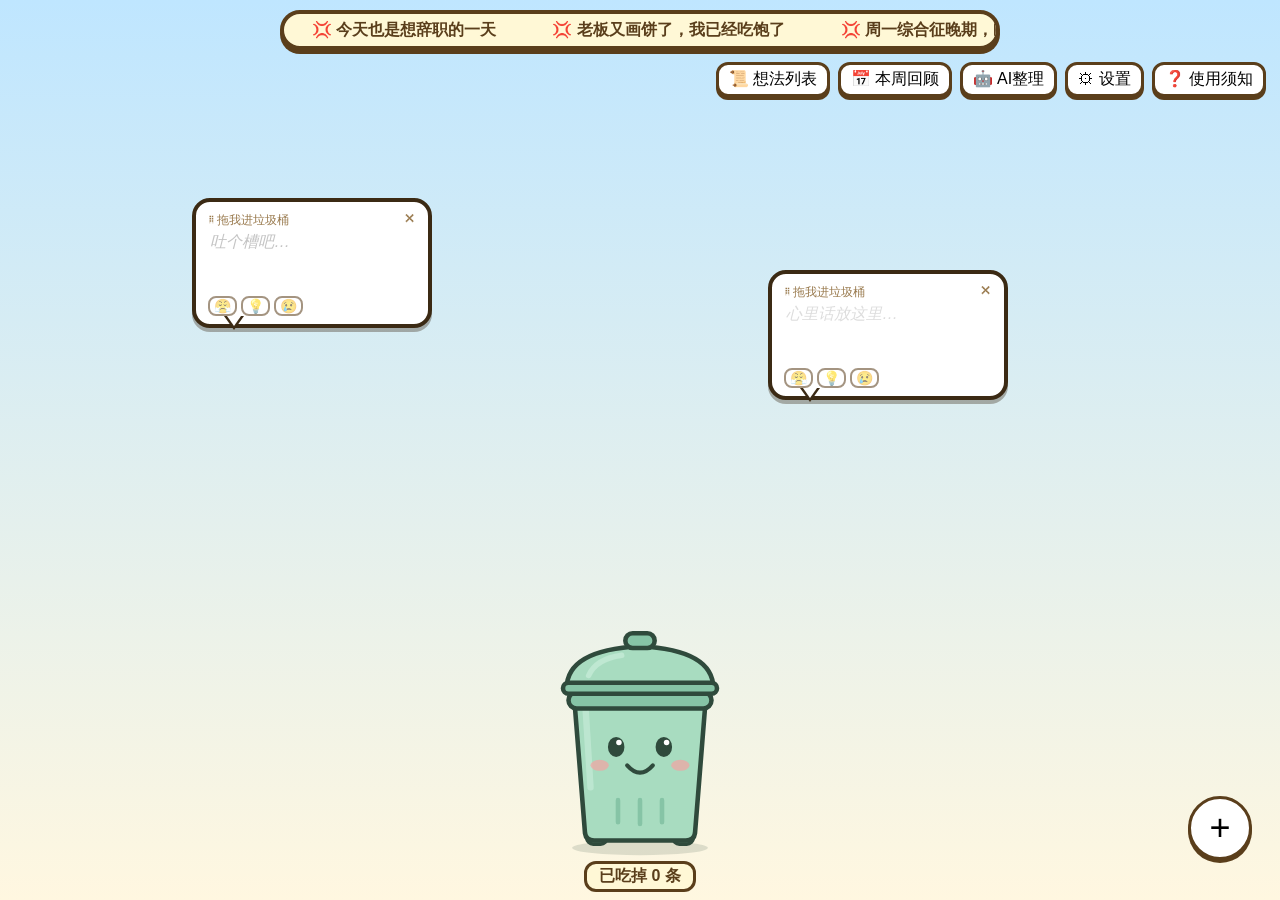
==== index.html @ 28a3381f "对话框上限 10 个、三连击飞进桶、拖拽改为 transform+rAF、使用须知面板与 Esc；更新测试与截图" ====
<!DOCTYPE html>
<html lang="zh-CN">
<head>
<meta charset="UTF-8">
<meta name="viewport" content="width=device-width, initial-scale=1">
<title>思绪垃圾桶</title>
<link rel="stylesheet" href="css/style.css">
</head>
<body>
<header id="banner" aria-label="吐槽横幅"><div id="banner-track"></div></header>
<nav id="toolbar">
  <button id="btn-list">📜 想法列表</button>
  <button id="btn-review" title="本周回顾卡片（每周五自动弹出）">📅 本周回顾</button>
  <button id="btn-ai">🤖 AI整理</button>
  <button id="btn-settings">⚙ 设置</button>
  <button id="btn-help" title="所有操作和快捷键">❓ 使用须知</button>
</nav>
<main id="stage" title="点空白处写一条新想法"></main>
<button id="btn-add" title="新建对话框（快捷键 N 或 Ctrl+Alt+N）">+</button>
<div id="trash-wrap">
  <div id="trash" title="把对话框拖进来；双击或狂点有惊喜">
    <svg viewBox="0 0 240 280" width="100%" height="100%" aria-hidden="true" overflow="visible">
<!-- 美术：assets/can/。四个状态合成一个内联 SVG，由 #trash[data-state] 切换 -->
<g class="can"><g id="body"><ellipse cx="120" cy="266" rx="74" ry="8" fill="#2f4a3c" opacity=".15"/>
 <rect x="62" y="248" width="22" height="14" rx="7" fill="#86c4a6" stroke="#2f4a3c" stroke-width="4"/><rect x="156" y="248" width="22" height="14" rx="7" fill="#86c4a6" stroke="#2f4a3c" stroke-width="4"/>
 <path d="M48 100 H192 L180 250 Q179 258 170 258 H70 Q61 258 60 250 Z" fill="#a8dcc0" stroke="#2f4a3c" stroke-width="5" stroke-linejoin="round"/>
 <path d="M60 104 L66 200" stroke="#bfe8d2" stroke-width="7" stroke-linecap="round" opacity=".9"/>
 <rect x="42" y="96" width="156" height="18" rx="9" fill="#86c4a6" stroke="#2f4a3c" stroke-width="5"/>
 <path d="M96 214 v24 M120 214 v26 M144 214 v24" stroke="#86c4a6" stroke-width="5" stroke-linecap="round"/></g>
<g id="peek"><g class="paper " style="--i:0" transform="translate(150 86)"><path d="M-12 -3.5999999999999996 L-6.0 -12 L3.5999999999999996 -10.2 L12 -2.4000000000000004 L8.399999999999999 9.600000000000001 L-4.800000000000001 12 Z" fill="#f5efdc" stroke="#8a7a5c" stroke-width="2.5" stroke-linejoin="round"/><path d="M-6.0 -2.4000000000000004 L0 1.2000000000000002 L6.0 -4.800000000000001 M0 1.2000000000000002 L-1.2000000000000002 7.199999999999999" stroke="#b5a481" stroke-width="1.8" fill="none" stroke-linecap="round"/></g><g class="paper " style="--i:0" transform="translate(172 80)"><path d="M-11 -3.3 L-5.5 -11 L3.3 -9.35 L11 -2.2 L7.699999999999999 8.8 L-4.4 11 Z" fill="#f5efdc" stroke="#8a7a5c" stroke-width="2.5" stroke-linejoin="round"/><path d="M-5.5 -2.2 L0 1.1 L5.5 -4.4 M0 1.1 L-1.1 6.6" stroke="#b5a481" stroke-width="1.8" fill="none" stroke-linecap="round"/></g><g class="paper " style="--i:0" transform="translate(186 92)"><path d="M-9 -2.6999999999999997 L-4.5 -9 L2.6999999999999997 -7.6499999999999995 L9 -1.8 L6.3 7.2 L-3.6 9 Z" fill="#f5efdc" stroke="#8a7a5c" stroke-width="2.5" stroke-linejoin="round"/><path d="M-4.5 -1.8 L0 0.9 L4.5 -3.6 M0 0.9 L-0.9 5.3999999999999995" stroke="#b5a481" stroke-width="1.8" fill="none" stroke-linecap="round"/></g><g class="paper " style="--i:0" transform="translate(130 92)"><path d="M-9 -2.6999999999999997 L-4.5 -9 L2.6999999999999997 -7.6499999999999995 L9 -1.8 L6.3 7.2 L-3.6 9 Z" fill="#f5efdc" stroke="#8a7a5c" stroke-width="2.5" stroke-linejoin="round"/><path d="M-4.5 -1.8 L0 0.9 L4.5 -3.6 M0 0.9 L-0.9 5.3999999999999995" stroke="#b5a481" stroke-width="1.8" fill="none" stroke-linecap="round"/></g><g class="paper " style="--i:0" transform="translate(196 104)"><path d="M-8 -2.4 L-4.0 -8 L2.4 -6.8 L8 -1.6 L5.6 6.4 L-3.2 8 Z" fill="#f5efdc" stroke="#8a7a5c" stroke-width="2.5" stroke-linejoin="round"/><path d="M-4.0 -1.6 L0 0.8 L4.0 -3.2 M0 0.8 L-0.8 4.8" stroke="#b5a481" stroke-width="1.8" fill="none" stroke-linecap="round"/></g></g>
<g id="overflow"><g class="paper " style="--i:0" transform="translate(80 90)"><path d="M-13 -3.9 L-6.5 -13 L3.9 -11.049999999999999 L13 -2.6 L9.1 10.4 L-5.2 13 Z" fill="#f5efdc" stroke="#8a7a5c" stroke-width="2.5" stroke-linejoin="round"/><path d="M-6.5 -2.6 L0 1.3 L6.5 -5.2 M0 1.3 L-1.3 7.8" stroke="#b5a481" stroke-width="1.8" fill="none" stroke-linecap="round"/></g><g class="paper " style="--i:0" transform="translate(110 82)"><path d="M-14 -4.2 L-7.0 -14 L4.2 -11.9 L14 -2.8000000000000003 L9.799999999999999 11.200000000000001 L-5.6000000000000005 14 Z" fill="#f5efdc" stroke="#8a7a5c" stroke-width="2.5" stroke-linejoin="round"/><path d="M-7.0 -2.8000000000000003 L0 1.4000000000000001 L7.0 -5.6000000000000005 M0 1.4000000000000001 L-1.4000000000000001 8.4" stroke="#b5a481" stroke-width="1.8" fill="none" stroke-linecap="round"/></g><g class="paper " style="--i:0" transform="translate(140 80)"><path d="M-13 -3.9 L-6.5 -13 L3.9 -11.049999999999999 L13 -2.6 L9.1 10.4 L-5.2 13 Z" fill="#f5efdc" stroke="#8a7a5c" stroke-width="2.5" stroke-linejoin="round"/><path d="M-6.5 -2.6 L0 1.3 L6.5 -5.2 M0 1.3 L-1.3 7.8" stroke="#b5a481" stroke-width="1.8" fill="none" stroke-linecap="round"/></g><g class="paper " style="--i:0" transform="translate(168 86)"><path d="M-12 -3.5999999999999996 L-6.0 -12 L3.5999999999999996 -10.2 L12 -2.4000000000000004 L8.399999999999999 9.600000000000001 L-4.800000000000001 12 Z" fill="#f5efdc" stroke="#8a7a5c" stroke-width="2.5" stroke-linejoin="round"/><path d="M-6.0 -2.4000000000000004 L0 1.2000000000000002 L6.0 -4.800000000000001 M0 1.2000000000000002 L-1.2000000000000002 7.199999999999999" stroke="#b5a481" stroke-width="1.8" fill="none" stroke-linecap="round"/></g><g class="paper " style="--i:0" transform="translate(60 98)"><path d="M-9 -2.6999999999999997 L-4.5 -9 L2.6999999999999997 -7.6499999999999995 L9 -1.8 L6.3 7.2 L-3.6 9 Z" fill="#f5efdc" stroke="#8a7a5c" stroke-width="2.5" stroke-linejoin="round"/><path d="M-4.5 -1.8 L0 0.9 L4.5 -3.6 M0 0.9 L-0.9 5.3999999999999995" stroke="#b5a481" stroke-width="1.8" fill="none" stroke-linecap="round"/></g><g class="paper " style="--i:0" transform="translate(186 98)"><path d="M-10 -3.0 L-5.0 -10 L3.0 -8.5 L10 -2.0 L7.0 8.0 L-4.0 10 Z" fill="#f5efdc" stroke="#8a7a5c" stroke-width="2.5" stroke-linejoin="round"/><path d="M-5.0 -2.0 L0 1.0 L5.0 -4.0 M0 1.0 L-1.0 6.0" stroke="#b5a481" stroke-width="1.8" fill="none" stroke-linecap="round"/></g><g class="paper " style="--i:0" transform="translate(124 70)"><path d="M-10 -3.0 L-5.0 -10 L3.0 -8.5 L10 -2.0 L7.0 8.0 L-4.0 10 Z" fill="#f5efdc" stroke="#8a7a5c" stroke-width="2.5" stroke-linejoin="round"/><path d="M-5.0 -2.0 L0 1.0 L5.0 -4.0 M0 1.0 L-1.0 6.0" stroke="#b5a481" stroke-width="1.8" fill="none" stroke-linecap="round"/></g></g>
<g class="spray"><g class="paper " style="--i:0;--dx:-99px;--dy:-48px;--r:42deg" transform="translate(113 92)"><path d="M-12 -3.5999999999999996 L-6.0 -12 L3.5999999999999996 -10.2 L12 -2.4000000000000004 L8.399999999999999 9.600000000000001 L-4.800000000000001 12 Z" fill="#f5efdc" stroke="#8a7a5c" stroke-width="2.5" stroke-linejoin="round"/><path d="M-6.0 -2.4000000000000004 L0 1.2000000000000002 L6.0 -4.800000000000001 M0 1.2000000000000002 L-1.2000000000000002 7.199999999999999" stroke="#b5a481" stroke-width="1.8" fill="none" stroke-linecap="round"/></g><g class="paper " style="--i:1;--dx:-31px;--dy:-70px;--r:-81deg" transform="translate(106 92)"><path d="M-12 -3.5999999999999996 L-6.0 -12 L3.5999999999999996 -10.2 L12 -2.4000000000000004 L8.399999999999999 9.600000000000001 L-4.800000000000001 12 Z" fill="#f5efdc" stroke="#8a7a5c" stroke-width="2.5" stroke-linejoin="round"/><path d="M-6.0 -2.4000000000000004 L0 1.2000000000000002 L6.0 -4.800000000000001 M0 1.2000000000000002 L-1.2000000000000002 7.199999999999999" stroke="#b5a481" stroke-width="1.8" fill="none" stroke-linecap="round"/></g><g class="paper " style="--i:2;--dx:-90px;--dy:-74px;--r:43deg" transform="translate(143 92)"><path d="M-12 -3.5999999999999996 L-6.0 -12 L3.5999999999999996 -10.2 L12 -2.4000000000000004 L8.399999999999999 9.600000000000001 L-4.800000000000001 12 Z" fill="#f5efdc" stroke="#8a7a5c" stroke-width="2.5" stroke-linejoin="round"/><path d="M-6.0 -2.4000000000000004 L0 1.2000000000000002 L6.0 -4.800000000000001 M0 1.2000000000000002 L-1.2000000000000002 7.199999999999999" stroke="#b5a481" stroke-width="1.8" fill="none" stroke-linecap="round"/></g><g class="paper " style="--i:3;--dx:49px;--dy:-54px;--r:67deg" transform="translate(130 92)"><path d="M-9 -2.6999999999999997 L-4.5 -9 L2.6999999999999997 -7.6499999999999995 L9 -1.8 L6.3 7.2 L-3.6 9 Z" fill="#f5efdc" stroke="#8a7a5c" stroke-width="2.5" stroke-linejoin="round"/><path d="M-4.5 -1.8 L0 0.9 L4.5 -3.6 M0 0.9 L-0.9 5.3999999999999995" stroke="#b5a481" stroke-width="1.8" fill="none" stroke-linecap="round"/></g><g class="paper " style="--i:4;--dx:31px;--dy:-44px;--r:-179deg" transform="translate(100 92)"><path d="M-12 -3.5999999999999996 L-6.0 -12 L3.5999999999999996 -10.2 L12 -2.4000000000000004 L8.399999999999999 9.600000000000001 L-4.800000000000001 12 Z" fill="#f5efdc" stroke="#8a7a5c" stroke-width="2.5" stroke-linejoin="round"/><path d="M-6.0 -2.4000000000000004 L0 1.2000000000000002 L6.0 -4.800000000000001 M0 1.2000000000000002 L-1.2000000000000002 7.199999999999999" stroke="#b5a481" stroke-width="1.8" fill="none" stroke-linecap="round"/></g><g class="paper " style="--i:5;--dx:33px;--dy:-57px;--r:168deg" transform="translate(120 92)"><path d="M-12 -3.5999999999999996 L-6.0 -12 L3.5999999999999996 -10.2 L12 -2.4000000000000004 L8.399999999999999 9.600000000000001 L-4.800000000000001 12 Z" fill="#f5efdc" stroke="#8a7a5c" stroke-width="2.5" stroke-linejoin="round"/><path d="M-6.0 -2.4000000000000004 L0 1.2000000000000002 L6.0 -4.800000000000001 M0 1.2000000000000002 L-1.2000000000000002 7.199999999999999" stroke="#b5a481" stroke-width="1.8" fill="none" stroke-linecap="round"/></g><g class="paper " style="--i:6;--dx:84px;--dy:-65px;--r:27deg" transform="translate(136 92)"><path d="M-12 -3.5999999999999996 L-6.0 -12 L3.5999999999999996 -10.2 L12 -2.4000000000000004 L8.399999999999999 9.600000000000001 L-4.800000000000001 12 Z" fill="#f5efdc" stroke="#8a7a5c" stroke-width="2.5" stroke-linejoin="round"/><path d="M-6.0 -2.4000000000000004 L0 1.2000000000000002 L6.0 -4.800000000000001 M0 1.2000000000000002 L-1.2000000000000002 7.199999999999999" stroke="#b5a481" stroke-width="1.8" fill="none" stroke-linecap="round"/></g><g class="paper " style="--i:7;--dx:-76px;--dy:-46px;--r:53deg" transform="translate(92 92)"><path d="M-9 -2.6999999999999997 L-4.5 -9 L2.6999999999999997 -7.6499999999999995 L9 -1.8 L6.3 7.2 L-3.6 9 Z" fill="#f5efdc" stroke="#8a7a5c" stroke-width="2.5" stroke-linejoin="round"/><path d="M-4.5 -1.8 L0 0.9 L4.5 -3.6 M0 0.9 L-0.9 5.3999999999999995" stroke="#b5a481" stroke-width="1.8" fill="none" stroke-linecap="round"/></g></g>
<g class="lid-fight"><g id="lid" class="lid"><path d="M40 92 Q40 50 120 46 Q200 50 200 92 Z" fill="#a8dcc0" stroke="#2f4a3c" stroke-width="5" stroke-linejoin="round"/>
 <path d="M64 78 Q72 60 100 56" stroke="#bfe8d2" stroke-width="6" fill="none" stroke-linecap="round"/>
 <rect x="104" y="32" width="32" height="16" rx="8" fill="#86c4a6" stroke="#2f4a3c" stroke-width="5"/>
 <rect x="36" y="86" width="168" height="12" rx="6" fill="#86c4a6" stroke="#2f4a3c" stroke-width="5"/></g></g>
<g id="face" class="face">
 <g id="brows" style="opacity:0">
  <path id="brow-l" d="M78 132 L100 140" stroke="#2f4a3c" stroke-width="4.5" stroke-linecap="round"/>
  <path id="brow-r" d="M162 132 L140 140" stroke="#2f4a3c" stroke-width="4.5" stroke-linecap="round"/></g>
 <g id="eye-l" class="eye" style="transform-origin:94px 156px"><g><ellipse cx="94" cy="156" rx="9" ry="11" fill="#2f4a3c"/><circle cx="97" cy="151" r="3" fill="#fff"/></g></g>
 <g id="eye-r" class="eye" style="transform-origin:146px 156px"><g><ellipse cx="146" cy="156" rx="9" ry="11" fill="#2f4a3c"/><circle cx="149" cy="151" r="3" fill="#fff"/></g></g>
 <ellipse id="cheek-l" cx="76" cy="176" rx="10" ry="6" fill="#f4a3a3" opacity="0.7"/>
 <ellipse id="cheek-r" cx="164" cy="176" rx="10" ry="6" fill="#f4a3a3" opacity="0.7"/>
 <path id="mouth-smile" d="M106 176 Q120 192 134 176" stroke="#2f4a3c" stroke-width="4.5" fill="none" stroke-linecap="round" style="opacity:1"/>
 <path id="mouth-frown" d="M106 188 Q120 174 134 188" stroke="#2f4a3c" stroke-width="4.5" fill="none" stroke-linecap="round" style="opacity:0"/>
 <path id="sweat" d="M172 128 q6 10 0 14 q-6 -4 0 -14Z" fill="#9fd3f0" stroke="#2f4a3c" stroke-width="2" style="opacity:0"/>
</g></g>
</svg>
  </div>
  <div id="counter">已吃掉 <b id="count">0</b> 条</div>
</div>
<aside id="panel" class="hidden">
  <div class="panel-head"><h2 id="panel-title">想法列表</h2><button id="panel-close">✕</button></div>
  <div id="panel-body"></div>
</aside>
<div id="toast"></div>
<script type="module" src="js/main.js"></script>
</body>
</html>
---- css/style.css ----
*{box-sizing:border-box}
html,body{margin:0;height:100%;overflow:hidden;font-family:"PingFang SC","Microsoft YaHei",sans-serif;background:linear-gradient(#bfe6ff,#fff7e0)}
#banner{position:fixed;top:10px;left:50%;transform:translateX(-50%);width:min(720px,80vw);height:40px;overflow:hidden;background:#fff8d6;border:4px solid #5a3e1b;border-radius:20px;z-index:20;box-shadow:0 4px 0 #5a3e1b}
#banner-track{display:inline-flex;white-space:nowrap;line-height:32px;animation:marquee 80s linear infinite}
#banner-track span{padding:0 28px;color:#5a3e1b;font-weight:bold}
@keyframes marquee{from{transform:translateX(0)}to{transform:translateX(-50%)}}
#toolbar{position:fixed;top:62px;right:14px;display:flex;gap:8px;z-index:20}
button{font:inherit;cursor:pointer;background:#fff;border:3px solid #5a3e1b;border-radius:12px;padding:4px 10px;box-shadow:0 3px 0 #5a3e1b}
button:active{transform:translateY(2px);box-shadow:0 1px 0 #5a3e1b}
#stage{position:fixed;inset:0;z-index:1}
#btn-add{position:fixed;right:28px;bottom:40px;width:64px;height:64px;border-radius:50%;font-size:36px;z-index:20}
.bubble{position:absolute;min-width:160px;max-width:260px;background:#fff;border:4px solid #3b2a14;border-radius:18px;padding:10px 12px 8px;z-index:5;box-shadow:0 4px 0 rgba(59,42,20,.35);animation:bob 3s ease-in-out infinite;touch-action:none}
.bubble.dragging{animation:none;opacity:.85;z-index:30;cursor:grabbing}
.bubble::after{content:"";position:absolute;bottom:-16px;left:28px;border:10px solid transparent;border-top:14px solid #3b2a14}
.bubble::before{content:"";position:absolute;bottom:-9px;left:31px;border:7px solid transparent;border-top:10px solid #fff;z-index:1}
.bubble .grip{height:14px;cursor:grab;display:flex;justify-content:space-between;font-size:12px;color:#9a7b4f;margin-bottom:4px}
.bubble .close{cursor:pointer}
.bubble textarea{width:100%;min-height:60px;border:none;outline:none;resize:none;font:inherit;background:transparent}
@keyframes bob{0%,100%{translate:0 0}50%{translate:0 -6px}}
#trash-wrap{position:fixed;bottom:0;left:50%;transform:translateX(-50%);display:flex;flex-direction:column;align-items:center;z-index:10}
#trash{width:min(220px,30vw);aspect-ratio:240/280;cursor:pointer;user-select:none}
#counter{background:#fff8d6;border:3px solid #5a3e1b;border-radius:12px;padding:2px 12px;margin-bottom:8px;font-weight:bold;color:#5a3e1b}
.scrap{position:fixed;width:180px;background:#fffdf3;border:2px solid #b49a6a;border-radius:4px;padding:6px 8px;font-size:13px;z-index:40;box-shadow:2px 3px 6px rgba(0,0,0,.2);transition:transform 1s cubic-bezier(.2,.8,.3,1),opacity .6s;pointer-events:auto}
.scrap time{display:block;color:#c0392b;font-weight:bold;font-size:12px}
#panel{position:fixed;top:0;right:0;width:min(380px,92vw);height:100%;background:#fffdf3;border-left:4px solid #5a3e1b;z-index:50;display:flex;flex-direction:column;padding:12px}
#panel.hidden{display:none}
.panel-head{display:flex;justify-content:space-between;align-items:center}
.panel-head h2{margin:0;font-size:20px}
#panel-body{overflow:auto;flex:1}
#panel-body input[type=search],#panel-body input[type=password],#panel-body textarea{width:100%;font:inherit;padding:6px;border:2px solid #5a3e1b;border-radius:8px;margin:6px 0}
.note-item{border-bottom:1px dashed #b49a6a;padding:6px 0;display:flex;gap:6px}
.note-item time{color:#888;font-size:12px;display:block}
.note-item .txt{flex:1;white-space:pre-wrap;word-break:break-all}
.row{display:flex;gap:6px;flex-wrap:wrap;margin:6px 0}
pre.result{white-space:pre-wrap;background:#fff;border:2px solid #ddd;padding:8px;border-radius:8px}
#toast{position:fixed;left:50%;top:110px;transform:translateX(-50%);background:#3b2a14;color:#fff;padding:6px 14px;border-radius:12px;opacity:0;transition:opacity .3s;z-index:60;pointer-events:none}
#toast.show{opacity:1}

.bubble textarea{color:#2b1d0e}
.bubble textarea::placeholder{color:#9e9e9e;opacity:.6;font-style:italic}
.bubble textarea:focus::placeholder{opacity:.35}
.bubble.bounce{transition:left .5s cubic-bezier(.34,1.56,.64,1),top .5s cubic-bezier(.34,1.56,.64,1)}

.tag-picker{display:flex;gap:4px;margin-top:2px}
.tag-picker button{padding:0 4px;font-size:14px;border-width:2px;box-shadow:none;border-radius:8px;opacity:.55;background:transparent}
.tag-picker button.on{opacity:1;background:#fff;border-color:#c0392b}
#tag-filter{font:inherit;padding:4px;border:2px solid #5a3e1b;border-radius:8px}

#trash-wrap{position:fixed}
.burp-bubble{position:absolute;top:-10px;left:62%;background:#fff;border:3px solid #3b2a14;border-radius:50%;padding:6px 12px;font-weight:bold;animation:burpup 1.6s ease-out forwards}

#review{position:fixed;inset:0;background:rgba(0,0,0,.45);z-index:70;display:flex;align-items:center;justify-content:center}
.review-box{display:flex;flex-direction:column;align-items:center;gap:8px}
.review-box canvas{width:min(360px,80vw);height:auto;border-radius:18px;box-shadow:0 8px 24px rgba(0,0,0,.3)}

#banner-track span.mine{color:#c0392b}
.note-item .acts{display:flex;flex-direction:column;gap:4px}
.note-item .acts button{font-size:12px;padding:2px 6px}
#panel{top:100px;height:calc(100% - 100px);border-top:4px solid #5a3e1b;border-top-left-radius:16px}


/* ---- 垃圾桶（美术见 assets/can/，状态由 fill.js 设置 data-state，表情由 face.js 插值） ---- */
#trash svg{overflow:visible;display:block}
#trash #lid,#trash .lid-fight{transform-box:view-box;transform-origin:40px 92px}
#trash .can{transform-box:view-box;transform-origin:120px 260px}
#trash #body{transform-box:view-box;transform-origin:120px 258px}
#trash #lid{transition:transform .25s}
#trash.hover #lid{transform:rotate(-14deg) translateY(-6px)}
#trash.chew #lid{animation:chew .18s ease-in-out 5}
#trash.chew #body{animation:wobble .9s}
@keyframes chew{50%{transform:rotate(-10deg) translateY(-10px)}}
@keyframes wobble{25%{transform:rotate(-3deg)}75%{transform:rotate(3deg)}}
#trash.burp #body{animation:burp 1.1s ease-out}
#trash.burp #lid{animation:lidpop 1.1s ease-out}
@keyframes burp{15%{transform:scale(1.08,.92)}35%{transform:scale(.94,1.08)}55%{transform:scale(1.03,.97)}}
@keyframes lidpop{20%{transform:rotate(-30deg) translateY(-14px)}50%{transform:rotate(-6deg)}}
/* 纸团：默认全部隐藏，按状态显示 */
#trash #peek,#trash #overflow,#trash .spray{display:none}
#trash .paper{transform-box:fill-box;transform-origin:center}
/* 20：盖子合不上（同 can-3：rotate(-16) translate(0,-4)），纸团从盖沿挤出、轻轻扭动 */
#trash[data-state=ajar] #peek{display:inline}
#trash[data-state=ajar] #lid{transform:rotate(-16deg) translateY(-4px)}
#trash[data-state=ajar]:not(.chew):not(.burp):not(.hover) #lid{animation:ajar 2.4s ease-in-out infinite}
@keyframes ajar{0%,100%{transform:rotate(-16deg) translateY(-4px)}50%{transform:rotate(-19deg) translateY(-6px)}}
#trash[data-state=ajar] #peek .paper{animation:peek 1.6s ease-in-out infinite}
#trash[data-state=ajar] #peek .paper:nth-child(2n){animation-delay:-.6s}
#trash[data-state=ajar] #peek .paper:nth-child(3n){animation-delay:-1.1s}
@keyframes peek{0%,100%{scale:1;rotate:0deg}50%{scale:1.08 .94;rotate:6deg}}
/* 100：同 can-4，纸团狂喷 + 盖子拉锯 + 整桶抖 */
#trash[data-state=struggle] #overflow,#trash[data-state=struggle] .spray{display:inline}
#trash[data-state=struggle] #lid{transform:rotate(-10deg) translateY(-6px)}
#trash[data-state=struggle] .can{animation:shake .18s linear infinite}
@keyframes shake{0%,100%{transform:translate(0,0) rotate(0)}25%{transform:translate(-3px,1px) rotate(-2deg)}75%{transform:translate(3px,-1px) rotate(2deg)}}
#trash[data-state=struggle] .lid-fight{animation:lidfight .9s ease-in-out infinite}
@keyframes lidfight{0%{transform:rotate(-24deg) translateY(-8px)}40%{transform:rotate(-3deg) translateY(0)}55%{transform:rotate(-1deg) translateY(1px)}70%{transform:rotate(-30deg) translateY(-12px)}100%{transform:rotate(-24deg) translateY(-8px)}}
#trash[data-state=struggle] .spray .paper{animation:spray 1.2s cubic-bezier(.2,.7,.4,1) infinite;animation-delay:calc(var(--i) * -0.15s);opacity:0}
@keyframes spray{0%{translate:0 0;opacity:0;scale:.6}10%{opacity:1}100%{translate:var(--dx) var(--dy);opacity:0;scale:1.1;rotate:var(--r)}}
#trash[data-state=struggle] #overflow .paper{animation:peek 1s ease-in-out infinite}
@media (prefers-reduced-motion:reduce){#trash .can,#trash .lid-fight,#trash .paper,#trash #lid{animation:none!important}#trash .spray .paper{opacity:1}}

/* 拖拽/飞入：只动 transform，拖动时暂停漂浮动画 */
.bubble{will-change:transform}
.bubble.dragging{animation:none;translate:none;transition:none;opacity:1;box-shadow:0 10px 18px rgba(59,42,20,.3)}
.bubble.flying{animation:none;translate:none;pointer-events:none;transition:transform .55s cubic-bezier(.5,-0.2,.7,.6),opacity .55s ease-in}
.bubble.bounce-here{animation:nudge .5s cubic-bezier(.34,1.56,.64,1)}
@keyframes nudge{30%{transform:translateY(12px)}60%{transform:translateY(-8px)}}
#panel-body .help h3{margin:14px 0 4px;font-size:16px}
#panel-body .help ul{margin:0;padding-left:20px;line-height:1.7}
#panel-body .help kbd{background:#fff;border:2px solid #5a3e1b;border-bottom-width:3px;border-radius:6px;padding:0 5px;font-size:12px;font-family:inherit}
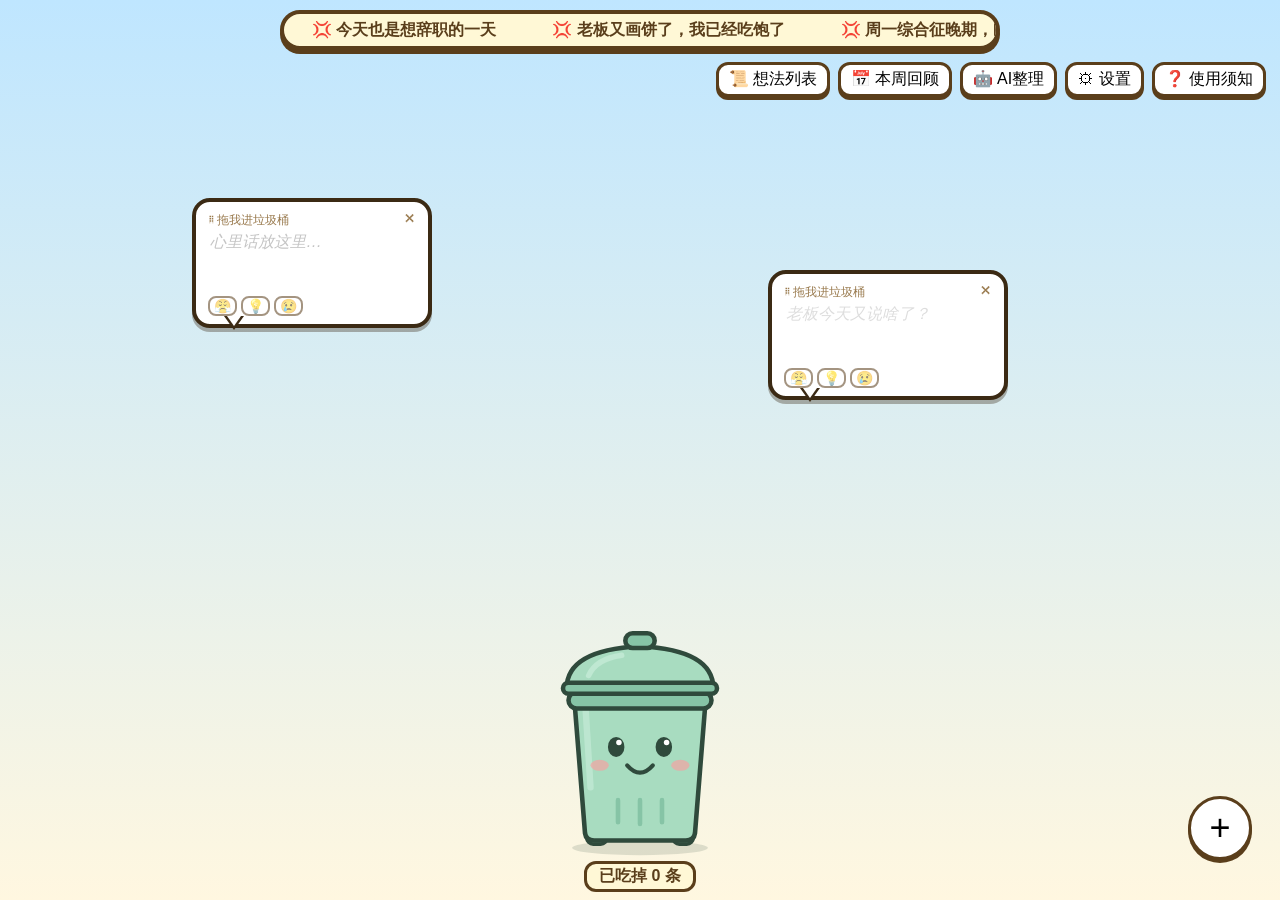
==== commit 1370a7de: "使用须知改为悬停小卡片：延迟显示/隐藏、键盘聚焦、Esc 关闭；更新测试与截图" ====
--- a/index.html
+++ b/index.html
@@ -13,7 +13,7 @@
   <button id="btn-review" title="本周回顾卡片（每周五自动弹出）">📅 本周回顾</button>
   <button id="btn-ai">🤖 AI整理</button>
   <button id="btn-settings">⚙ 设置</button>
-  <button id="btn-help" title="所有操作和快捷键">❓ 使用须知</button>
+  <button id="btn-help" aria-label="使用须知：所有操作和快捷键">❓ 使用须知</button>
 </nav>
 <main id="stage" title="点空白处写一条新想法"></main>
 <button id="btn-add" title="新建对话框（快捷键 N 或 Ctrl+Alt+N）">+</button>
--- a/css/style.css
+++ b/css/style.css
@@ -104,6 +104,14 @@
 .bubble.flying{animation:none;translate:none;pointer-events:none;transition:transform .55s cubic-bezier(.5,-0.2,.7,.6),opacity .55s ease-in}
 .bubble.bounce-here{animation:nudge .5s cubic-bezier(.34,1.56,.64,1)}
 @keyframes nudge{30%{transform:translateY(12px)}60%{transform:translateY(-8px)}}
-#panel-body .help h3{margin:14px 0 4px;font-size:16px}
-#panel-body .help ul{margin:0;padding-left:20px;line-height:1.7}
-#panel-body .help kbd{background:#fff;border:2px solid #5a3e1b;border-bottom-width:3px;border-radius:6px;padding:0 5px;font-size:12px;font-family:inherit}
+
+/* 使用须知：悬停小卡片 */
+#help-pop{position:fixed;z-index:80;width:300px;max-height:min(70vh,520px);overflow:auto;background:#fffdf3;border:3px solid #5a3e1b;border-radius:14px;box-shadow:0 6px 18px rgba(59,42,20,.25);padding:10px 12px;font-size:12px;line-height:1.55;color:#3b2a14;opacity:0;visibility:hidden;transform:translateY(-4px);transition:opacity .15s ease,transform .15s ease,visibility 0s linear .15s;pointer-events:none}
+#help-pop.show{opacity:1;visibility:visible;transform:none;transition:opacity .15s ease,transform .15s ease;pointer-events:auto}
+#help-pop::before{content:"";position:absolute;top:-9px;right:28px;border:6px solid transparent;border-bottom:7px solid #5a3e1b;border-top:0}
+#help-pop .help-title{font-weight:bold;font-size:14px;margin-bottom:4px}
+#help-pop section{padding:4px 0;border-top:1px dashed #d8c7a3}
+#help-pop h4{margin:0 0 1px;font-size:12px}
+#help-pop p{margin:0}
+#help-pop kbd{background:#fff;border:1px solid #5a3e1b;border-bottom-width:2px;border-radius:4px;padding:0 3px;font-size:11px;font-family:inherit}
+#help-pop .help-foot{color:#9a7b4f;margin-top:4px;border-top:1px dashed #d8c7a3;padding-top:4px}
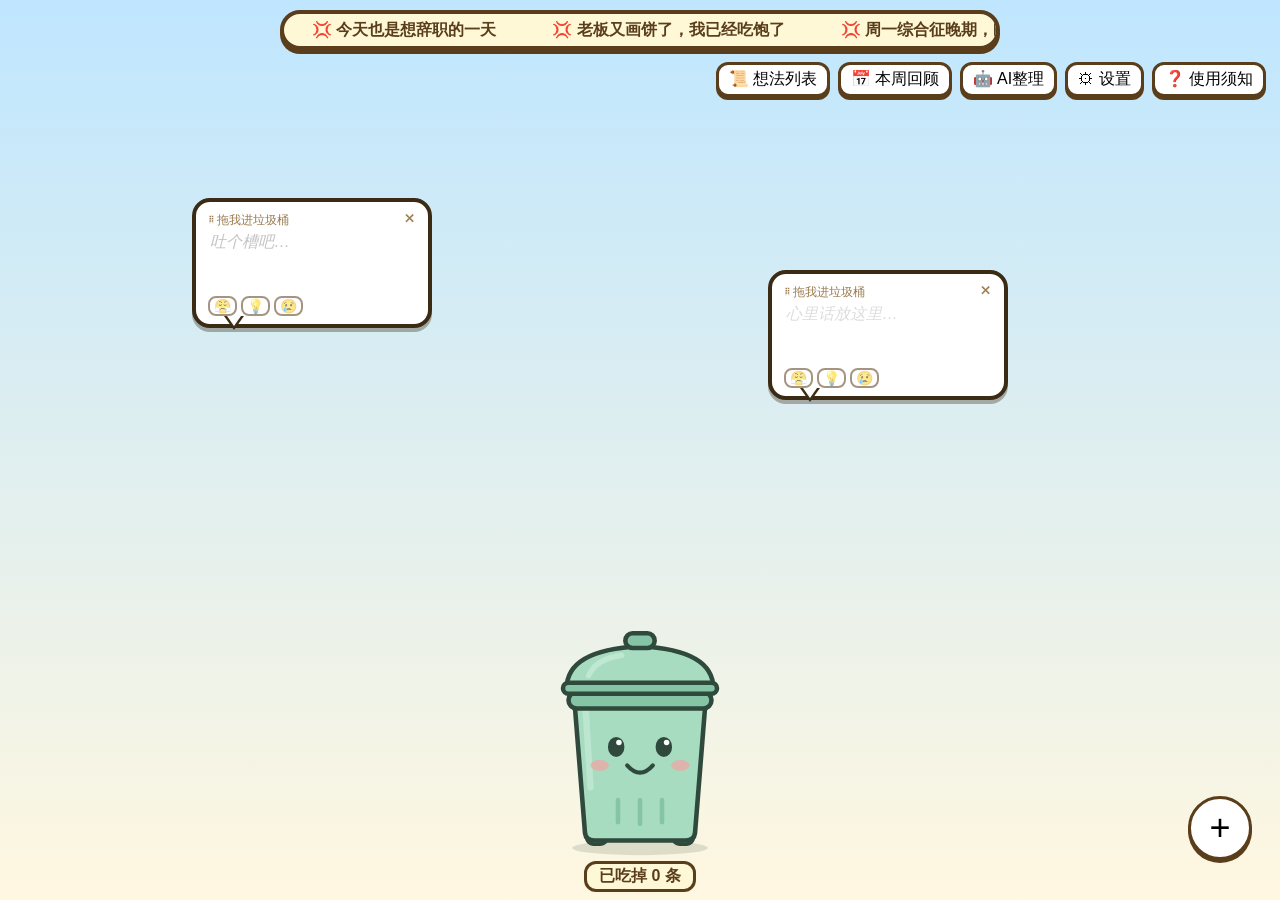
==== commit a9fa4c15: "接入 Cloudflare Web Analytics（匿名访问统计），README 与使用须知说明；测试中拦截统计脚本" ====
--- a/index.html
+++ b/index.html
@@ -56,5 +56,6 @@
 </aside>
 <div id="toast"></div>
 <script type="module" src="js/main.js"></script>
+<script defer src='https://static.cloudflareinsights.com/beacon.min.js' data-cf-beacon='{"token": "836cdbf924a947f6913b8a072fdf0786"}'></script>
 </body>
 </html>
--- a/css/style.css
+++ b/css/style.css
@@ -56,7 +56,6 @@
 #banner-track span.mine{color:#c0392b}
 .note-item .acts{display:flex;flex-direction:column;gap:4px}
 .note-item .acts button{font-size:12px;padding:2px 6px}
-#panel{top:100px;height:calc(100% - 100px);border-top:4px solid #5a3e1b;border-top-left-radius:16px}
 
 
 /* ---- 垃圾桶（美术见 assets/can/，状态由 fill.js 设置 data-state，表情由 face.js 插值） ---- */
@@ -115,3 +114,26 @@
 #help-pop p{margin:0}
 #help-pop kbd{background:#fff;border:1px solid #5a3e1b;border-bottom-width:2px;border-radius:4px;padding:0 3px;font-size:11px;font-family:inherit}
 #help-pop .help-foot{color:#9a7b4f;margin-top:4px;border-top:1px dashed #d8c7a3;padding-top:4px}
+
+/* 面板：与「使用须知」同款小卡片，挂在各自按钮下（位置/最大高度由 main.js placePanel 计算） */
+#panel{top:100px;right:14px;width:300px;height:auto;max-height:min(70vh,520px);border:3px solid #5a3e1b;border-radius:14px;box-shadow:0 6px 18px rgba(59,42,20,.25);padding:10px 12px;font-size:12px;line-height:1.55;color:#3b2a14;overflow:visible;animation:popin .15s ease}
+@keyframes popin{from{opacity:0;transform:translateY(-4px)}}
+#panel::before{content:"";position:absolute;top:-9px;right:var(--arrow-right,28px);border:6px solid transparent;border-bottom:7px solid #5a3e1b;border-top:0}
+#panel .panel-head{flex:none;padding-bottom:4px;border-bottom:1px dashed #d8c7a3;margin-bottom:6px}
+#panel .panel-head h2{font-size:14px}
+#panel .panel-head button{padding:0 6px;font-size:12px;box-shadow:none;border-width:2px}
+#panel-body{flex:1 1 auto;min-height:0;overflow-y:auto}
+#panel-body.fixed-controls{display:flex;flex-direction:column;overflow:hidden}
+#panel-body.fixed-controls > :not(#items){flex:none}
+#panel-body.fixed-controls #items{flex:1 1 auto;min-height:0;overflow-y:auto}
+#panel-body h3{font-size:12px;margin:8px 0 2px}
+#panel-body p{margin:3px 0}
+#panel-body button{font-size:12px;padding:2px 8px;border-width:2px;box-shadow:0 2px 0 #5a3e1b}
+#panel-body input,#panel-body select,#panel-body textarea{font-size:12px!important;padding:4px 6px!important;border-width:2px!important}
+#panel-body input[type=search]{margin:2px 0 4px}
+#panel-body .row{margin:4px 0}
+#panel-body .note-item{padding:4px 0}
+#panel-body .note-item time{font-size:11px}
+#panel-body .empty{color:#9a7b4f;margin:6px 0;text-align:center}
+#panel-body pre.result{font-size:12px}
+#toolbar button.on{background:#fff2b3}
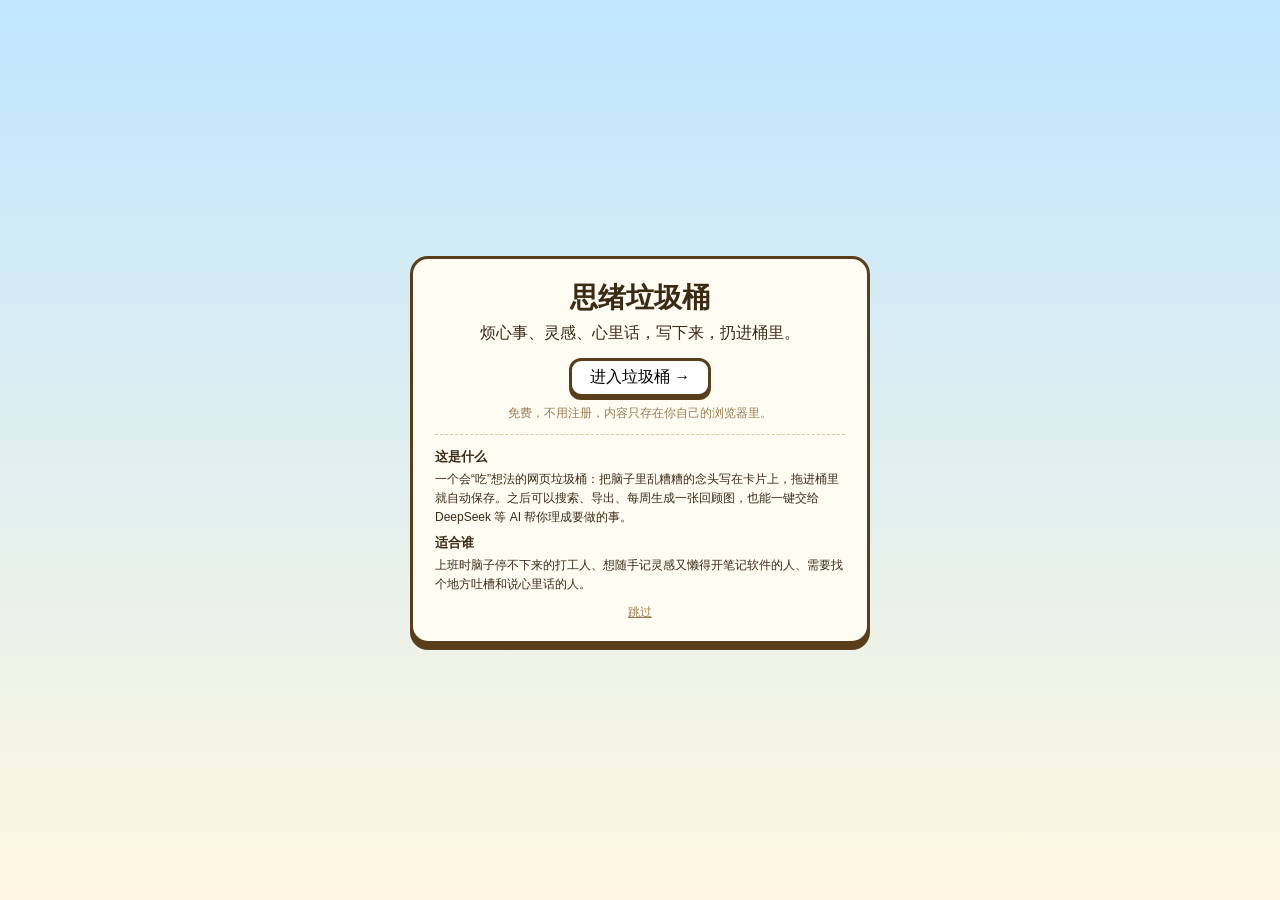
==== commit 3dc4db1d: "首屏说明：落地页（这是什么/适合谁）+ 首屏标题 + 7 步新手引导 - 首次访问显示落地页「进入垃圾桶 →」/「跳过」，回访自动跳过 - 左上角品牌名 + 标题 + 一句话说明，不挡横幅和桶 - 引" ====
--- a/index.html
+++ b/index.html
@@ -15,6 +15,7 @@
   <button id="btn-settings">⚙ 设置</button>
   <button id="btn-help" aria-label="使用须知：所有操作和快捷键">❓ 使用须知</button>
 </nav>
+<div id="hero" aria-label="简介"><span class="brand">🗑️ 思绪垃圾桶</span><p class="headline">烦心事、灵感、心里话，写下来，扔进桶里。</p><p class="sub">拖进垃圾桶就保存，双击桶有惊喜。数据只存在你自己的浏览器里。</p></div>
 <main id="stage" title="点空白处写一条新想法"></main>
 <button id="btn-add" title="新建对话框（快捷键 N 或 Ctrl+Alt+N）">+</button>
 <div id="trash-wrap">
@@ -55,6 +56,21 @@
   <div id="panel-body"></div>
 </aside>
 <div id="toast"></div>
+<section id="landing" hidden>
+  <div class="land-box">
+    <h1>思绪垃圾桶</h1>
+    <p class="land-intro">烦心事、灵感、心里话，写下来，扔进桶里。</p>
+    <button id="land-enter">进入垃圾桶 →</button>
+    <p class="land-small">免费，不用注册，内容只存在你自己的浏览器里。</p>
+    <div class="land-more">
+      <h2>这是什么</h2>
+      <p>一个会“吃”想法的网页垃圾桶：把脑子里乱糟糟的念头写在卡片上，拖进桶里就自动保存。之后可以搜索、导出、每周生成一张回顾图，也能一键交给 DeepSeek 等 AI 帮你理成要做的事。</p>
+      <h2>适合谁</h2>
+      <p>上班时脑子停不下来的打工人、想随手记灵感又懒得开笔记软件的人、需要找个地方吐槽和说心里话的人。</p>
+    </div>
+    <a href="#" id="land-skip">跳过</a>
+  </div>
+</section>
 <script type="module" src="js/main.js"></script>
 <script defer src='https://static.cloudflareinsights.com/beacon.min.js' data-cf-beacon='{"token": "836cdbf924a947f6913b8a072fdf0786"}'></script>
 </body>
--- a/css/style.css
+++ b/css/style.css
@@ -41,9 +41,14 @@
 .bubble textarea:focus::placeholder{opacity:.35}
 .bubble.bounce{transition:left .5s cubic-bezier(.34,1.56,.64,1),top .5s cubic-bezier(.34,1.56,.64,1)}
 
-.tag-picker{display:flex;gap:4px;margin-top:2px}
-.tag-picker button{padding:0 4px;font-size:14px;border-width:2px;box-shadow:none;border-radius:8px;opacity:.55;background:transparent}
-.tag-picker button.on{opacity:1;background:#fff;border-color:#c0392b}
+/* 心情标签：外层按钮是 ≥40×40 的点击区，里面 32px 的圆形是看得见的部分 */
+.tag-picker{display:flex;gap:2px;margin:2px -4px -6px}
+.tag-picker button{width:40px;height:40px;padding:4px;border:none;background:transparent;box-shadow:none;border-radius:50%;display:flex;align-items:center;justify-content:center;touch-action:manipulation;-webkit-tap-highlight-color:transparent}
+.tag-picker button:active{transform:none;box-shadow:none}
+.tag-picker .tg{width:32px;height:32px;border-radius:50%;display:flex;align-items:center;justify-content:center;font-size:20px;line-height:1;border:2px solid #c9b48a;background:rgba(255,255,255,.6);opacity:.6;transition:transform .12s,opacity .12s,border-color .12s}
+.tag-picker button:hover .tg,.tag-picker button:focus-visible .tg{opacity:1;transform:scale(1.08)}
+.tag-picker button.on .tg{opacity:1;background:#fff;border-color:#c0392b;box-shadow:0 0 0 2px rgba(192,57,43,.15)}
+@media (pointer:coarse){.tag-picker button{width:48px;height:48px}.tag-picker .tg{width:38px;height:38px;font-size:24px}}
 #tag-filter{font:inherit;padding:4px;border:2px solid #5a3e1b;border-radius:8px}
 
 #trash-wrap{position:fixed}
@@ -126,6 +131,8 @@
 #panel-body.fixed-controls{display:flex;flex-direction:column;overflow:hidden}
 #panel-body.fixed-controls > :not(#items){flex:none}
 #panel-body.fixed-controls #items{flex:1 1 auto;min-height:0;overflow-y:auto}
+#panel-body.fixed-controls #items:has(.note-item){min-height:110px}
+#panel-body .note-item .ask{font-size:11px;color:#b0412e;white-space:nowrap}
 #panel-body h3{font-size:12px;margin:8px 0 2px}
 #panel-body p{margin:3px 0}
 #panel-body button{font-size:12px;padding:2px 8px;border-width:2px;box-shadow:0 2px 0 #5a3e1b}
@@ -137,3 +144,37 @@
 #panel-body .empty{color:#9a7b4f;margin:6px 0;text-align:center}
 #panel-body pre.result{font-size:12px}
 #toolbar button.on{background:#fff2b3}
+
+/* 心情标签提示气泡 */
+#tag-tip{position:fixed;z-index:90;background:#3b2a14;color:#fff;font-size:12px;line-height:1;padding:5px 9px;border-radius:10px;white-space:nowrap;pointer-events:none;opacity:0;transform:translateY(3px);transition:opacity .25s ease,transform .25s ease;box-shadow:0 3px 8px rgba(0,0,0,.2)}
+#tag-tip.show{opacity:1;transform:none;transition:opacity .12s ease,transform .12s ease}
+#tag-tip::after{content:"";position:absolute;left:calc(var(--ax,50%) - 5px);top:100%;border:5px solid transparent;border-top-color:#3b2a14}
+#tag-tip.below::after{top:auto;bottom:100%;border-top-color:transparent;border-bottom-color:#3b2a14}
+
+/* 首屏说明（左上，不挡横幅/桶，不接收点击） */
+#hero{position:fixed;top:62px;left:14px;max-width:min(420px,40vw);z-index:5;pointer-events:none;color:#3b2a14;line-height:1.35}
+#hero .brand{font-size:12px;font-weight:bold;color:#9a7b4f}
+#hero .headline{margin:2px 0;font-size:16px;font-weight:bold}
+#hero .sub{margin:0;font-size:12px;color:#7a6040}
+@media (max-width:700px){#hero{top:104px;max-width:60vw}#hero .sub{display:none}}
+/* 落地页 */
+#landing{position:fixed;inset:0;z-index:90;background:linear-gradient(#bfe6ff,#fff7e0);display:flex;align-items:center;justify-content:center;overflow:auto;padding:16px}
+#landing[hidden]{display:none}
+#landing .land-box{max-width:460px;text-align:center;color:#3b2a14;background:#fffdf3;border:3px solid #5a3e1b;border-radius:18px;padding:20px 22px;box-shadow:0 6px 0 #5a3e1b}
+#landing h1{font-size:28px;margin:0 0 6px}
+#landing .land-intro{font-size:16px;margin:0 0 14px}
+#landing #land-enter{font-size:16px;padding:6px 18px}
+#landing .land-small{font-size:12px;color:#9a7b4f;margin:8px 0 0}
+#landing .land-more{text-align:left;font-size:12px;line-height:1.6;margin-top:12px;border-top:1px dashed #d8c7a3;padding-top:6px}
+#landing .land-more h2{font-size:13px;margin:6px 0 2px}
+#landing .land-more p{margin:0}
+#landing #land-skip{display:inline-block;margin-top:10px;font-size:12px;color:#9a7b4f}
+/* 新手引导 */
+.tour-mark{outline:3px dashed #e67e22!important;outline-offset:4px;border-radius:10px}
+#tour-tip{position:fixed;z-index:80;width:240px;background:#3b2a14;color:#fff;border-radius:12px;padding:8px 10px;font-size:13px;line-height:1.5;box-shadow:0 6px 18px rgba(0,0,0,.25);animation:popin .15s ease}
+#tour-tip p{margin:0 0 6px}
+#tour-tip .row{display:flex;gap:6px;align-items:center;justify-content:flex-end}
+#tour-tip .step{margin-right:auto;font-size:11px;opacity:.7}
+#tour-tip button{font-size:12px;padding:2px 10px;border-width:2px;box-shadow:none}
+#tour-tip .skip{background:transparent;color:#fff;border-color:#9a7b4f}
+#help-pop .help-tour{margin:6px 0 0}#help-pop .help-tour button{font-size:12px;padding:1px 8px;box-shadow:none;border-width:2px}
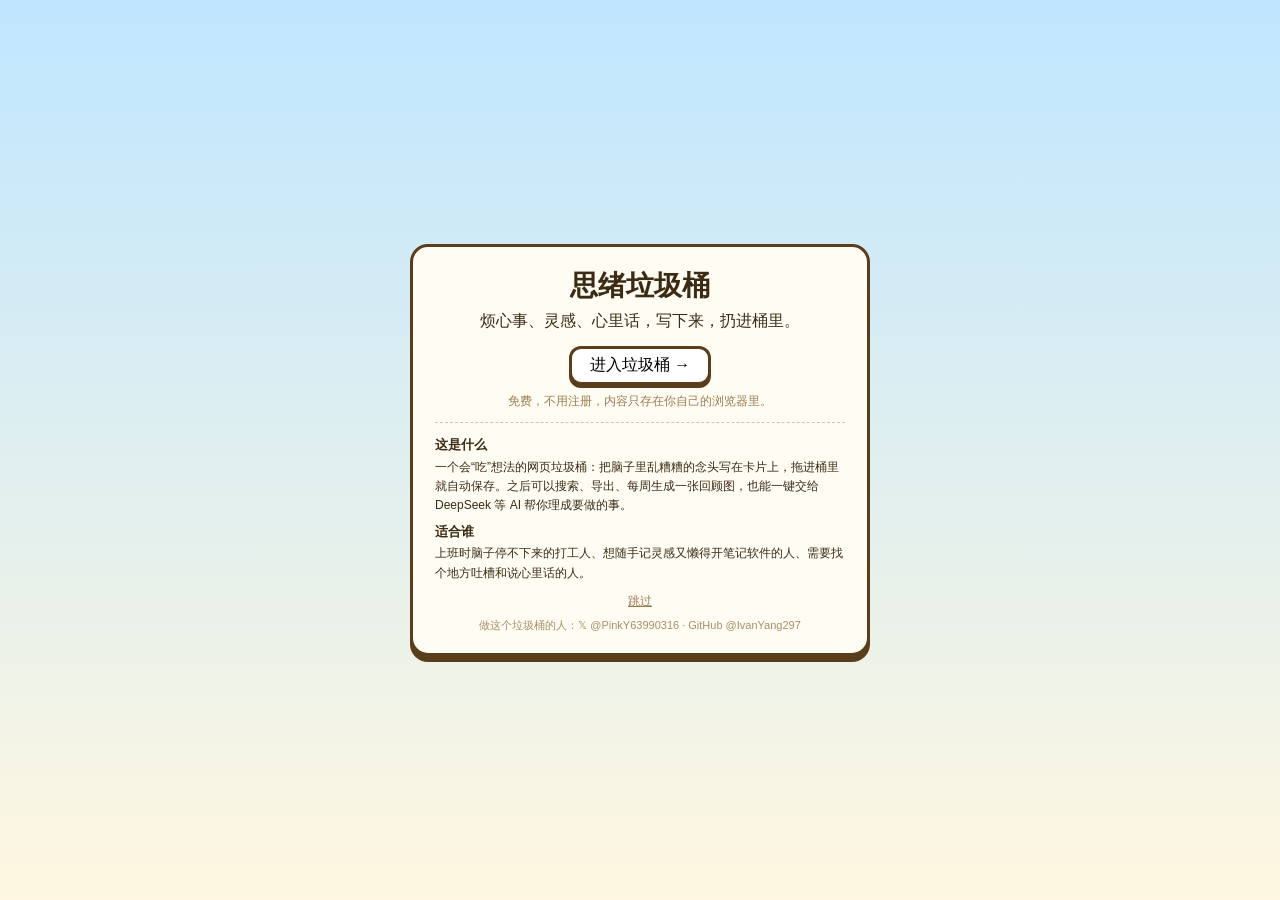
==== commit 2d109814: "v1.1.1：新增作者 X / GitHub 链接（主页左下角、欢迎页底部、使用须知、README），冒烟测试校验链接与不压桶" ====
--- a/index.html
+++ b/index.html
@@ -3,7 +3,26 @@
 <head>
 <meta charset="UTF-8">
 <meta name="viewport" content="width=device-width, initial-scale=1">
-<title>思绪垃圾桶</title>
+<title>思绪垃圾桶 · 烦心事、灵感、心里话，写下来，扔进桶里</title>
+<meta name="description" content="一个会“吃”想法的垃圾桶：随手写、拖进去、每周看回顾，还能交给 AI 帮你理清。免费，不用注册。">
+<link rel="canonical" href="https://thought-trash-bin.pages.dev/">
+<link rel="icon" href="favicon.svg" type="image/svg+xml">
+<link rel="icon" href="favicon.png" type="image/png" sizes="64x64">
+<link rel="apple-touch-icon" href="assets/apple-touch-icon.png">
+<meta name="theme-color" content="#a8dcc0">
+<meta property="og:type" content="website">
+<meta property="og:site_name" content="思绪垃圾桶">
+<meta property="og:title" content="思绪垃圾桶">
+<meta property="og:description" content="一个会“吃”想法的垃圾桶：随手写、拖进去、每周看回顾，还能交给 AI 帮你理清。免费，不用注册。">
+<meta property="og:url" content="https://thought-trash-bin.pages.dev/">
+<meta property="og:image" content="https://thought-trash-bin.pages.dev/assets/og-image.png">
+<meta property="og:image:width" content="1200">
+<meta property="og:image:height" content="630">
+<meta property="og:locale" content="zh_CN">
+<meta name="twitter:card" content="summary_large_image">
+<meta name="twitter:title" content="思绪垃圾桶">
+<meta name="twitter:description" content="一个会“吃”想法的垃圾桶：随手写、拖进去、每周看回顾，还能交给 AI 帮你理清。免费，不用注册。">
+<meta name="twitter:image" content="https://thought-trash-bin.pages.dev/assets/og-image.png">
 <link rel="stylesheet" href="css/style.css">
 </head>
 <body>
@@ -12,6 +31,7 @@
   <button id="btn-list">📜 想法列表</button>
   <button id="btn-review" title="本周回顾卡片（每周五自动弹出）">📅 本周回顾</button>
   <button id="btn-ai">🤖 AI整理</button>
+  <button id="btn-backup" title="把全部想法导出成一个 .md 文件，换浏览器或清缓存也不怕丢">💾 导出备份</button>
   <button id="btn-settings">⚙ 设置</button>
   <button id="btn-help" aria-label="使用须知：所有操作和快捷键">❓ 使用须知</button>
 </nav>
@@ -56,6 +76,7 @@
   <div id="panel-body"></div>
 </aside>
 <div id="toast"></div>
+<footer id="author" class="author-links">做这个垃圾桶的人：<a href="https://x.com/PinkY63990316?utm_source=ttb" target="_blank" rel="noopener">𝕏 @PinkY63990316</a> · <a href="https://github.com/IvanYang297" target="_blank" rel="noopener">GitHub @IvanYang297</a></footer>
 <section id="landing" hidden>
   <div class="land-box">
     <h1>思绪垃圾桶</h1>
@@ -69,6 +90,7 @@
       <p>上班时脑子停不下来的打工人、想随手记灵感又懒得开笔记软件的人、需要找个地方吐槽和说心里话的人。</p>
     </div>
     <a href="#" id="land-skip">跳过</a>
+    <p class="land-author author-links">做这个垃圾桶的人：<a href="https://x.com/PinkY63990316?utm_source=ttb" target="_blank" rel="noopener">𝕏 @PinkY63990316</a> · <a href="https://github.com/IvanYang297" target="_blank" rel="noopener">GitHub @IvanYang297</a></p>
   </div>
 </section>
 <script type="module" src="js/main.js"></script>
--- a/css/style.css
+++ b/css/style.css
@@ -178,3 +178,17 @@
 #tour-tip button{font-size:12px;padding:2px 10px;border-width:2px;box-shadow:none}
 #tour-tip .skip{background:transparent;color:#fff;border-color:#9a7b4f}
 #help-pop .help-tour{margin:6px 0 0}#help-pop .help-tour button{font-size:12px;padding:1px 8px;box-shadow:none;border-width:2px}
+/* 备份提醒小提示（左下，可关闭） */
+#backup-nudge{position:fixed;left:14px;bottom:14px;z-index:60;max-width:min(340px,70vw);display:flex;gap:6px;align-items:center;flex-wrap:wrap;background:#fffdf3;border:3px solid #5a3e1b;border-radius:12px;padding:6px 8px;font-size:12px;color:#3b2a14;box-shadow:0 4px 12px rgba(59,42,20,.2);animation:popin .15s ease}
+#backup-nudge span{flex:1 1 160px}
+#backup-nudge button{font-size:12px;padding:1px 8px;border-width:2px;box-shadow:none}
+#backup-nudge .x{padding:0 5px}
+#help-pop .help-title .ver{font-size:11px;font-weight:normal;color:#9a7b4f;margin-left:4px}
+
+/* 作者链接：小字、淡色，放在左下角，宽度限制在垃圾桶左边，不压桶 */
+#author{position:fixed;left:8px;bottom:6px;z-index:5;max-width:calc(50vw - min(110px,15vw) - 20px);font-size:11px;line-height:1.4;color:#9a7b4f;opacity:.75;pointer-events:none}
+#author a,.author-links a{color:inherit;text-decoration:none;pointer-events:auto}
+#author a:hover,.author-links a:hover{text-decoration:underline}
+#author:hover{opacity:1}
+#landing .land-author{font-size:11px;color:#9a7b4f;margin:8px 0 0;opacity:.85}
+#help-pop .help-contact{margin:4px 0 0}#help-pop .help-contact a{color:#5a3e1b}
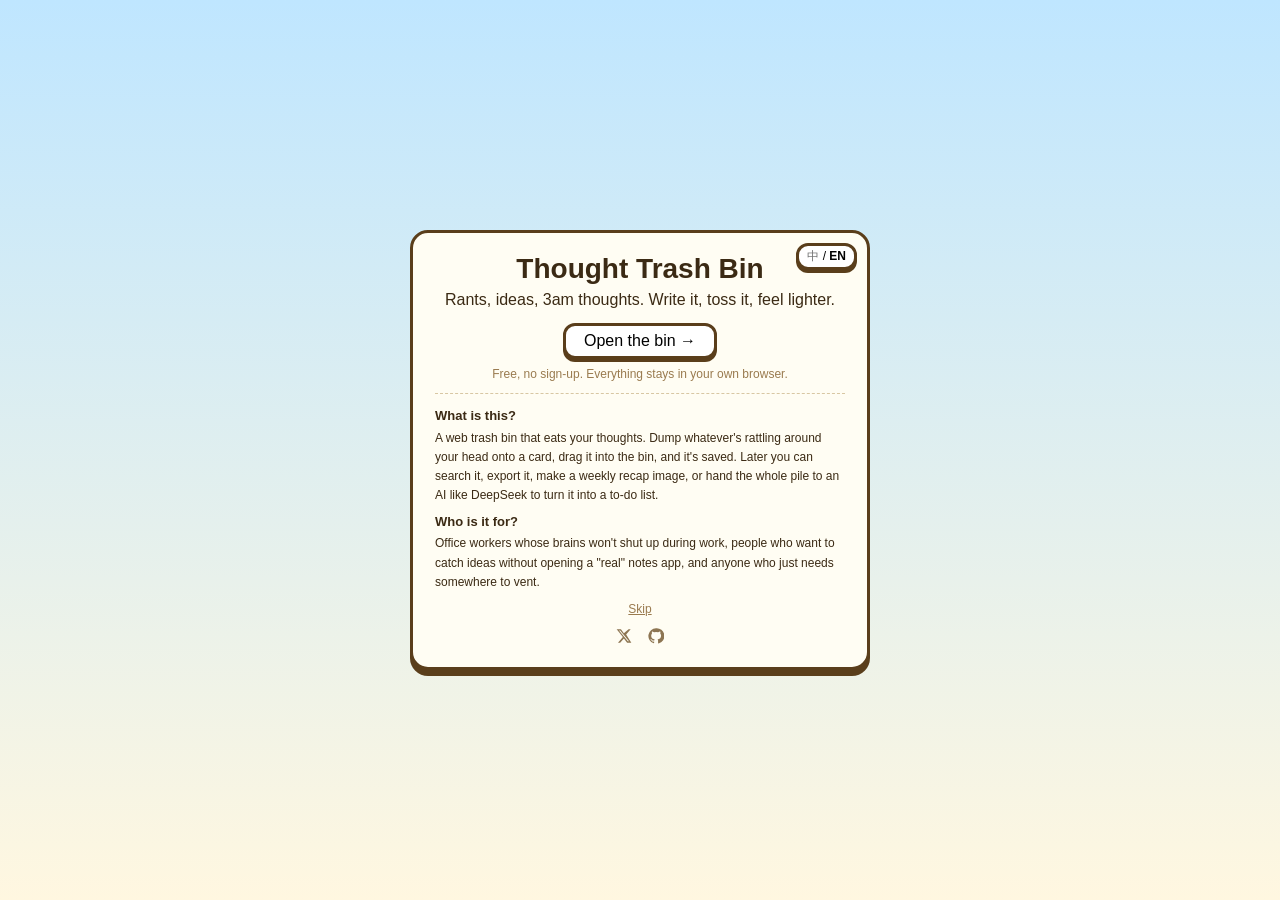
==== commit 94b225bf: "v1.2：中英双语（js/i18n.js 词典 + 自动检测 navigator.languages + 「中 / EN」切换不刷新不丢字）；作者信息改为 X / GitHub 图标；窄屏工具栏换行" ====
--- a/index.html
+++ b/index.html
@@ -19,6 +19,7 @@
 <meta property="og:image:width" content="1200">
 <meta property="og:image:height" content="630">
 <meta property="og:locale" content="zh_CN">
+<meta property="og:locale:alternate" content="en_US">
 <meta name="twitter:card" content="summary_large_image">
 <meta name="twitter:title" content="思绪垃圾桶">
 <meta name="twitter:description" content="一个会“吃”想法的垃圾桶：随手写、拖进去、每周看回顾，还能交给 AI 帮你理清。免费，不用注册。">
@@ -26,20 +27,21 @@
 <link rel="stylesheet" href="css/style.css">
 </head>
 <body>
-<header id="banner" aria-label="吐槽横幅"><div id="banner-track"></div></header>
+<header id="banner" aria-label="吐槽横幅" data-i18n-aria="banner.aria"><div id="banner-track"></div></header>
 <nav id="toolbar">
-  <button id="btn-list">📜 想法列表</button>
-  <button id="btn-review" title="本周回顾卡片（每周五自动弹出）">📅 本周回顾</button>
-  <button id="btn-ai">🤖 AI整理</button>
-  <button id="btn-backup" title="把全部想法导出成一个 .md 文件，换浏览器或清缓存也不怕丢">💾 导出备份</button>
-  <button id="btn-settings">⚙ 设置</button>
-  <button id="btn-help" aria-label="使用须知：所有操作和快捷键">❓ 使用须知</button>
+  <button id="btn-list" data-i18n="tb.list">📜 想法列表</button>
+  <button id="btn-review" title="本周回顾卡片（每周五自动弹出）" data-i18n="tb.review" data-i18n-title="tb.review.title">📅 本周回顾</button>
+  <button id="btn-ai" data-i18n="tb.ai">🤖 AI整理</button>
+  <button id="btn-backup" title="把全部想法导出成一个 .md 文件，换浏览器或清缓存也不怕丢" data-i18n="tb.backup" data-i18n-title="tb.backup.title">💾 导出备份</button>
+  <button id="btn-settings" data-i18n="tb.settings">⚙ 设置</button>
+  <button id="btn-help" aria-label="使用须知：所有操作和快捷键" data-i18n="tb.help" data-i18n-aria="tb.help.aria">❓ 使用须知</button>
+  <button id="btn-lang" class="lang-toggle" aria-label="切换语言 / Switch language"><span class="cur">中</span> / <span>EN</span></button>
 </nav>
-<div id="hero" aria-label="简介"><span class="brand">🗑️ 思绪垃圾桶</span><p class="headline">烦心事、灵感、心里话，写下来，扔进桶里。</p><p class="sub">拖进垃圾桶就保存，双击桶有惊喜。数据只存在你自己的浏览器里。</p></div>
-<main id="stage" title="点空白处写一条新想法"></main>
-<button id="btn-add" title="新建对话框（快捷键 N 或 Ctrl+Alt+N）">+</button>
+<div id="hero" aria-label="简介" data-i18n-aria="hero.aria"><span class="brand" data-i18n="hero.brand">🗑️ 思绪垃圾桶</span><p class="headline" data-i18n="hero.headline">烦心事、灵感、心里话，写下来，扔进桶里。</p><p class="sub" data-i18n="hero.sub">拖进垃圾桶就保存，双击桶有惊喜。数据只存在你自己的浏览器里。</p></div>
+<main id="stage" title="点空白处写一条新想法" data-i18n-title="stage.title"></main>
+<button id="btn-add" title="新建对话框（快捷键 N 或 Ctrl+Alt+N）" data-i18n-title="add.title">+</button>
 <div id="trash-wrap">
-  <div id="trash" title="把对话框拖进来；双击或狂点有惊喜">
+  <div id="trash" title="把对话框拖进来；双击或狂点有惊喜" data-i18n-title="trash.title">
     <svg viewBox="0 0 240 280" width="100%" height="100%" aria-hidden="true" overflow="visible">
 <!-- 美术：assets/can/。四个状态合成一个内联 SVG，由 #trash[data-state] 切换 -->
 <g class="can"><g id="body"><ellipse cx="120" cy="266" rx="74" ry="8" fill="#2f4a3c" opacity=".15"/>
@@ -69,28 +71,29 @@
 </g></g>
 </svg>
   </div>
-  <div id="counter">已吃掉 <b id="count">0</b> 条</div>
+  <div id="counter"><span data-i18n="counter.pre">已吃掉</span> <b id="count">0</b> <span data-i18n="counter.post">条</span></div>
 </div>
 <aside id="panel" class="hidden">
-  <div class="panel-head"><h2 id="panel-title">想法列表</h2><button id="panel-close">✕</button></div>
+  <div class="panel-head"><h2 id="panel-title">想法列表</h2><button id="panel-close" aria-label="关闭" data-i18n-aria="panel.close">✕</button></div>
   <div id="panel-body"></div>
 </aside>
 <div id="toast"></div>
-<footer id="author" class="author-links">做这个垃圾桶的人：<a href="https://x.com/PinkY63990316?utm_source=ttb" target="_blank" rel="noopener">𝕏 @PinkY63990316</a> · <a href="https://github.com/IvanYang297" target="_blank" rel="noopener">GitHub @IvanYang297</a></footer>
+<footer id="author" class="author-links"><a class="ico" href="https://x.com/PinkY63990316?utm_source=ttb" target="_blank" rel="noopener" title="来 X 找我聊" aria-label="来 X 找我聊" data-i18n-title="author.x" data-i18n-aria="author.x"><svg viewBox="0 0 24 24" width="16" height="16" aria-hidden="true"><path fill="currentColor" d="M18.9 2H22l-6.8 7.8L23 22h-6.3l-4.9-6.4L6.2 22H3l7.3-8.4L1 2h6.4l4.4 5.9L18.9 2zm-1.1 18h1.7L6.3 3.9H4.5L17.8 20z"/></svg></a><a class="ico" href="https://github.com/IvanYang297" target="_blank" rel="noopener" title="看看源码" aria-label="看看源码" data-i18n-title="author.gh" data-i18n-aria="author.gh"><svg viewBox="0 0 24 24" width="16" height="16" aria-hidden="true"><path fill="currentColor" d="M12 .5a11.5 11.5 0 0 0-3.6 22.4c.6.1.8-.3.8-.6v-2c-3.2.7-3.9-1.5-3.9-1.5-.5-1.3-1.3-1.7-1.3-1.7-1-.7.1-.7.1-.7 1.2.1 1.8 1.2 1.8 1.2 1 1.8 2.8 1.3 3.5 1 .1-.8.4-1.3.7-1.6-2.6-.3-5.3-1.3-5.3-5.7 0-1.3.5-2.3 1.2-3.1-.1-.3-.5-1.5.1-3.1 0 0 1-.3 3.2 1.2a11 11 0 0 1 5.8 0c2.2-1.5 3.2-1.2 3.2-1.2.6 1.6.2 2.8.1 3.1.8.8 1.2 1.9 1.2 3.1 0 4.4-2.7 5.4-5.3 5.7.4.4.8 1.1.8 2.2v3.3c0 .3.2.7.8.6A11.5 11.5 0 0 0 12 .5z"/></svg></a></footer>
 <section id="landing" hidden>
   <div class="land-box">
-    <h1>思绪垃圾桶</h1>
-    <p class="land-intro">烦心事、灵感、心里话，写下来，扔进桶里。</p>
-    <button id="land-enter">进入垃圾桶 →</button>
-    <p class="land-small">免费，不用注册，内容只存在你自己的浏览器里。</p>
+    <button id="land-lang" class="lang-toggle" aria-label="切换语言 / Switch language"><span class="cur">中</span> / <span>EN</span></button>
+    <h1 data-i18n="land.title">思绪垃圾桶</h1>
+    <p class="land-intro" data-i18n="land.intro">烦心事、灵感、心里话，写下来，扔进桶里。</p>
+    <button id="land-enter" data-i18n="land.enter">进入垃圾桶 →</button>
+    <p class="land-small" data-i18n="land.small">免费，不用注册，内容只存在你自己的浏览器里。</p>
     <div class="land-more">
-      <h2>这是什么</h2>
-      <p>一个会“吃”想法的网页垃圾桶：把脑子里乱糟糟的念头写在卡片上，拖进桶里就自动保存。之后可以搜索、导出、每周生成一张回顾图，也能一键交给 DeepSeek 等 AI 帮你理成要做的事。</p>
-      <h2>适合谁</h2>
-      <p>上班时脑子停不下来的打工人、想随手记灵感又懒得开笔记软件的人、需要找个地方吐槽和说心里话的人。</p>
+      <h2 data-i18n="land.what.h">这是什么</h2>
+      <p data-i18n="land.what.p">一个会“吃”想法的网页垃圾桶：把脑子里乱糟糟的念头写在卡片上，拖进桶里就自动保存。之后可以搜索、导出、每周生成一张回顾图，也能一键交给 DeepSeek 等 AI 帮你理成要做的事。</p>
+      <h2 data-i18n="land.who.h">适合谁</h2>
+      <p data-i18n="land.who.p">上班时脑子停不下来的打工人、想随手记灵感又懒得开笔记软件的人、需要找个地方吐槽和说心里话的人。</p>
     </div>
-    <a href="#" id="land-skip">跳过</a>
-    <p class="land-author author-links">做这个垃圾桶的人：<a href="https://x.com/PinkY63990316?utm_source=ttb" target="_blank" rel="noopener">𝕏 @PinkY63990316</a> · <a href="https://github.com/IvanYang297" target="_blank" rel="noopener">GitHub @IvanYang297</a></p>
+    <a href="#" id="land-skip" data-i18n="land.skip">跳过</a>
+    <p class="land-author author-links"><a class="ico" href="https://x.com/PinkY63990316?utm_source=ttb" target="_blank" rel="noopener" title="来 X 找我聊" aria-label="来 X 找我聊" data-i18n-title="author.x" data-i18n-aria="author.x"><svg viewBox="0 0 24 24" width="16" height="16" aria-hidden="true"><path fill="currentColor" d="M18.9 2H22l-6.8 7.8L23 22h-6.3l-4.9-6.4L6.2 22H3l7.3-8.4L1 2h6.4l4.4 5.9L18.9 2zm-1.1 18h1.7L6.3 3.9H4.5L17.8 20z"/></svg></a><a class="ico" href="https://github.com/IvanYang297" target="_blank" rel="noopener" title="看看源码" aria-label="看看源码" data-i18n-title="author.gh" data-i18n-aria="author.gh"><svg viewBox="0 0 24 24" width="16" height="16" aria-hidden="true"><path fill="currentColor" d="M12 .5a11.5 11.5 0 0 0-3.6 22.4c.6.1.8-.3.8-.6v-2c-3.2.7-3.9-1.5-3.9-1.5-.5-1.3-1.3-1.7-1.3-1.7-1-.7.1-.7.1-.7 1.2.1 1.8 1.2 1.8 1.2 1 1.8 2.8 1.3 3.5 1 .1-.8.4-1.3.7-1.6-2.6-.3-5.3-1.3-5.3-5.7 0-1.3.5-2.3 1.2-3.1-.1-.3-.5-1.5.1-3.1 0 0 1-.3 3.2 1.2a11 11 0 0 1 5.8 0c2.2-1.5 3.2-1.2 3.2-1.2.6 1.6.2 2.8.1 3.1.8.8 1.2 1.9 1.2 3.1 0 4.4-2.7 5.4-5.3 5.7.4.4.8 1.1.8 2.2v3.3c0 .3.2.7.8.6A11.5 11.5 0 0 0 12 .5z"/></svg></a></p>
   </div>
 </section>
 <script type="module" src="js/main.js"></script>
--- a/css/style.css
+++ b/css/style.css
@@ -192,3 +192,11 @@
 #author:hover{opacity:1}
 #landing .land-author{font-size:11px;color:#9a7b4f;margin:8px 0 0;opacity:.85}
 #help-pop .help-contact{margin:4px 0 0}#help-pop .help-contact a{color:#5a3e1b}
+/* v1.2 语言切换 */
+.lang-toggle{white-space:nowrap}.lang-toggle span{opacity:.55}.lang-toggle span.cur{opacity:1;font-weight:bold}
+#landing .land-box{position:relative}#land-lang{position:absolute;top:10px;right:10px;font-size:12px;padding:2px 8px}
+#toolbar button{white-space:nowrap}
+.author-links{display:flex;gap:10px;align-items:center}#landing .land-author{justify-content:center}
+.author-links a.ico{display:inline-flex;padding:3px;color:#7a5e36}.author-links a.ico:hover{color:#3b2a14}
+/* 窄屏：工具栏自动换行，长的英文按钮也放得下 */
+@media (max-width:700px){#toolbar{left:8px;right:8px;flex-wrap:wrap;justify-content:flex-end;gap:6px}#toolbar button{font-size:13px;padding:4px 8px}#hero{top:140px}}
